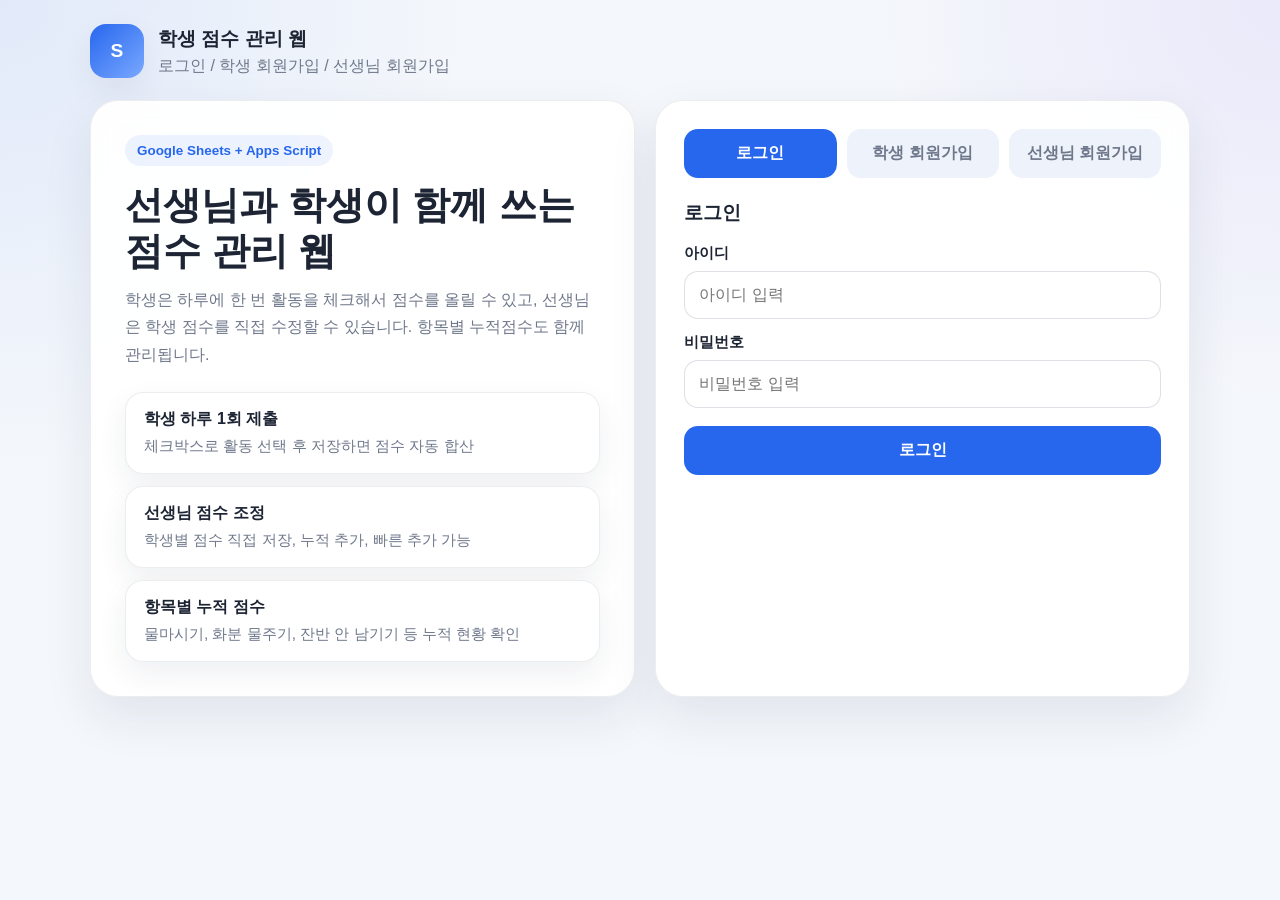
==== index.html @ 11267c77 "Add files via upload" ====
<!DOCTYPE html>
<html lang="ko">
<head>
  <meta charset="UTF-8" />
  <meta name="viewport" content="width=device-width, initial-scale=1.0" />
  <title>학생 점수 관리 웹</title>
  <link rel="stylesheet" href="./styles.css" />
</head>
<body data-page="auth">
  <div class="shell">
    <header class="topbar">
      <div class="brand-wrap">
        <div class="brand-badge">S</div>
        <div>
          <h1>학생 점수 관리 웹</h1>
          <p>로그인 / 학생 회원가입 / 선생님 회원가입</p>
        </div>
      </div>
    </header>

    <main class="auth-layout">
      <section class="hero-card">
        <span class="eyebrow">Google Sheets + Apps Script</span>
        <h2>선생님과 학생이 함께 쓰는<br />점수 관리 웹</h2>
        <p>
          학생은 하루에 한 번 활동을 체크해서 점수를 올릴 수 있고,
          선생님은 학생 점수를 직접 수정할 수 있습니다.
          항목별 누적점수도 함께 관리됩니다.
        </p>

        <div class="feature-list">
          <div class="feature-item">
            <strong>학생 하루 1회 제출</strong>
            <span>체크박스로 활동 선택 후 저장하면 점수 자동 합산</span>
          </div>
          <div class="feature-item">
            <strong>선생님 점수 조정</strong>
            <span>학생별 점수 직접 저장, 누적 추가, 빠른 추가 가능</span>
          </div>
          <div class="feature-item">
            <strong>항목별 누적 점수</strong>
            <span>물마시기, 화분 물주기, 잔반 안 남기기 등 누적 현황 확인</span>
          </div>
        </div>
      </section>

      <section class="panel auth-panel">
        <div class="tabs three">
          <button id="tabLogin" class="tab-btn active" type="button">로그인</button>
          <button id="tabStudentRegister" class="tab-btn" type="button">학생 회원가입</button>
          <button id="tabTeacherRegister" class="tab-btn" type="button">선생님 회원가입</button>
        </div>

        <form id="loginForm" class="form-block">
          <h3>로그인</h3>
          <div class="field-grid single">
            <label class="field">
              <span>아이디</span>
              <input type="text" id="loginUsername" placeholder="아이디 입력" required />
            </label>
            <label class="field">
              <span>비밀번호</span>
              <input type="password" id="loginPassword" placeholder="비밀번호 입력" required />
            </label>
          </div>
          <button class="primary-btn full" type="submit">로그인</button>
        </form>

        <form id="studentRegisterForm" class="form-block hidden">
          <h3>학생 회원가입</h3>
          <div class="teacher-lookup-box">
            <div class="field-grid teacher-lookup-grid">
              <label class="field">
                <span>선생님 아이디</span>
                <input type="text" id="studentTeacherUsername" placeholder="선생님 아이디 입력" required />
              </label>
              <div class="lookup-button-wrap">
                <button id="teacherLookupBtn" class="secondary-btn" type="button">선생님 확인</button>
              </div>
            </div>

            <div class="field-grid single">
              <label class="field">
                <span>학교명</span>
                <input type="text" id="studentSchoolName" readonly />
              </label>
            </div>
          </div>

          <div class="field-grid">
            <label class="field">
              <span>학년</span>
              <select id="studentGrade" required>
                <option value="">선택</option>
                <option value="1">1학년</option>
                <option value="2">2학년</option>
                <option value="3">3학년</option>
                <option value="4">4학년</option>
                <option value="5">5학년</option>
                <option value="6">6학년</option>
              </select>
            </label>
            <label class="field">
              <span>반</span>
              <input type="number" id="studentClassNo" min="1" placeholder="예: 3" required />
            </label>
            <label class="field">
              <span>번호</span>
              <input type="number" id="studentNo" min="1" placeholder="예: 12" required />
            </label>
            <label class="field">
              <span>이름</span>
              <input type="text" id="studentName" placeholder="이름 입력" required />
            </label>
            <label class="field">
              <span>아이디</span>
              <input type="text" id="studentUsername" placeholder="학생 로그인 아이디" required />
            </label>
            <label class="field">
              <span>비밀번호</span>
              <input type="password" id="studentPassword" placeholder="비밀번호 입력" required />
            </label>
          </div>

          <button class="primary-btn full" type="submit">학생 회원가입</button>
        </form>

        <form id="teacherRegisterForm" class="form-block hidden">
          <h3>선생님 회원가입</h3>
          <div class="field-grid">
            <label class="field">
              <span>어드민 전용 비밀번호</span>
              <input type="password" id="teacherAdminSecret" placeholder="어드민 비밀번호 입력" required />
            </label>
            <label class="field">
              <span>학교명</span>
              <input type="text" id="teacherSchoolName" placeholder="예: 행복초등학교" required />
            </label>
            <label class="field">
              <span>아이디</span>
              <input type="text" id="teacherUsername" placeholder="선생님 로그인 아이디" required />
            </label>
            <label class="field">
              <span>비밀번호</span>
              <input type="password" id="teacherPassword" placeholder="비밀번호 입력" required />
            </label>
          </div>

          <button class="primary-btn full" type="submit">선생님 회원가입</button>
        </form>

        <p id="messageBox" class="message-box"></p>
      </section>
    </main>
  </div>

  <script src="./app.js"></script>
</body>
</html>
---- styles.css ----
* {
  box-sizing: border-box;
}

:root {
  --bg: #f4f7fb;
  --panel: rgba(255, 255, 255, 0.94);
  --card: #ffffff;
  --line: rgba(23, 33, 56, 0.08);
  --text: #1d2433;
  --muted: #6f788b;
  --primary: #2767ee;
  --teacher: #6f46eb;
  --danger: #d32f2f;
  --success: #147c42;
  --warning: #d97706;
  --radius-xl: 28px;
  --radius-lg: 20px;
  --radius-md: 14px;
  --shadow-lg: 0 20px 50px rgba(28, 39, 76, 0.09);
  --shadow-md: 0 12px 30px rgba(28, 39, 76, 0.07);
}

html, body {
  margin: 0;
  padding: 0;
  min-height: 100%;
  font-family: "Pretendard", "Noto Sans KR", "Apple SD Gothic Neo", sans-serif;
  background:
    radial-gradient(circle at top left, rgba(39, 103, 238, 0.09), transparent 30%),
    radial-gradient(circle at top right, rgba(111, 70, 235, 0.08), transparent 26%),
    var(--bg);
  color: var(--text);
}

body {
  min-height: 100vh;
}

button,
input,
select {
  font: inherit;
}

a {
  color: inherit;
  text-decoration: none;
}

.shell {
  width: min(1100px, calc(100% - 32px));
  margin: 0 auto;
  padding: 24px 0 36px;
}

.shell.wide {
  width: min(1440px, calc(100% - 32px));
}

.topbar {
  display: flex;
  align-items: center;
  justify-content: space-between;
  gap: 18px;
  margin-bottom: 22px;
}

.brand-wrap {
  display: flex;
  align-items: center;
  gap: 14px;
}

.brand-badge {
  width: 54px;
  height: 54px;
  border-radius: 16px;
  background: linear-gradient(135deg, var(--primary), #79a8ff);
  color: #fff;
  display: grid;
  place-items: center;
  font-size: 1.2rem;
  font-weight: 900;
  box-shadow: var(--shadow-md);
}

.brand-badge.teacher {
  background: linear-gradient(135deg, var(--teacher), #a98cff);
}

.brand-wrap h1 {
  margin: 0;
  font-size: 1.2rem;
}

.brand-wrap p {
  margin: 4px 0 0;
  color: var(--muted);
}

.top-actions {
  display: flex;
  gap: 10px;
  flex-wrap: wrap;
}

.auth-layout {
  display: grid;
  grid-template-columns: 1.02fr 1fr;
  gap: 20px;
}

.page-grid {
  display: grid;
  gap: 20px;
}

.panel,
.hero-card {
  background: var(--panel);
  border: 1px solid var(--line);
  border-radius: var(--radius-xl);
  box-shadow: var(--shadow-lg);
  backdrop-filter: blur(12px);
}

.hero-card {
  padding: 34px;
}

.hero-card h2 {
  margin: 16px 0 12px;
  font-size: clamp(2rem, 3vw, 2.9rem);
  line-height: 1.2;
}

.hero-card p {
  margin: 0;
  line-height: 1.7;
  color: var(--muted);
}

.panel {
  padding: 28px;
}

.eyebrow {
  display: inline-flex;
  align-items: center;
  gap: 8px;
  padding: 8px 12px;
  border-radius: 999px;
  background: rgba(39, 103, 238, 0.08);
  color: var(--primary);
  font-weight: 800;
  font-size: 0.84rem;
}

.feature-list {
  display: grid;
  gap: 12px;
  margin-top: 24px;
}

.feature-item {
  background: #fff;
  border: 1px solid var(--line);
  border-radius: 18px;
  padding: 16px 18px;
  box-shadow: var(--shadow-md);
  display: grid;
  gap: 6px;
}

.feature-item strong {
  font-size: 1rem;
}

.feature-item span {
  color: var(--muted);
  font-size: 0.95rem;
}

.tabs {
  display: flex;
  gap: 10px;
  margin-bottom: 22px;
}

.tabs.three .tab-btn {
  flex: 1;
}

.tab-btn,
.primary-btn,
.secondary-btn,
.ghost-btn,
.danger-btn,
.small-add-btn,
.small-name-btn {
  border: 0;
  cursor: pointer;
  transition: transform 0.15s ease, opacity 0.15s ease, background 0.2s ease;
}

.tab-btn:hover,
.primary-btn:hover,
.secondary-btn:hover,
.ghost-btn:hover,
.danger-btn:hover,
.small-add-btn:hover,
.small-name-btn:hover {
  transform: translateY(-1px);
}

.tab-btn {
  padding: 14px 16px;
  border-radius: 14px;
  background: #eef2fb;
  color: var(--muted);
  font-weight: 800;
}

.tab-btn.active {
  background: var(--primary);
  color: #fff;
}

.form-block h3,
.section-head h2 {
  margin: 0 0 18px;
  font-size: 1.18rem;
}

.field-grid {
  display: grid;
  grid-template-columns: repeat(2, minmax(0, 1fr));
  gap: 14px;
}

.field-grid.single {
  grid-template-columns: 1fr;
}

.card-grid {
  display: grid;
  gap: 14px;
}

.card-grid.four {
  grid-template-columns: repeat(4, minmax(0, 1fr));
}

.card-grid.three {
  grid-template-columns: repeat(3, minmax(0, 1fr));
}

.full-col {
  grid-column: 1 / -1;
}

.teacher-lookup-box {
  background: #f8faff;
  border: 1px solid var(--line);
  border-radius: 18px;
  padding: 16px;
  margin-bottom: 16px;
}

.teacher-lookup-grid {
  grid-template-columns: 1fr auto;
  align-items: end;
  margin-bottom: 14px;
}

.lookup-button-wrap {
  display: flex;
  align-items: end;
}

.field {
  display: grid;
  gap: 8px;
}

.field span {
  font-size: 0.92rem;
  font-weight: 800;
}

.field input,
.field select {
  width: 100%;
  padding: 14px 14px;
  border: 1px solid rgba(28, 39, 76, 0.14);
  border-radius: 14px;
  background: #fff;
  color: var(--text);
  outline: none;
}

.field input:focus,
.field select:focus {
  border-color: rgba(39, 103, 238, 0.5);
  box-shadow: 0 0 0 4px rgba(39, 103, 238, 0.08);
}

.primary-btn,
.secondary-btn,
.ghost-btn {
  padding: 14px 16px;
  border-radius: 14px;
  font-weight: 800;
}

.primary-btn {
  background: var(--primary);
  color: #fff;
}

.secondary-btn {
  background: rgba(39, 103, 238, 0.1);
  color: var(--primary);
}

.ghost-btn {
  background: #edf2f8;
  color: var(--text);
}

.nav-link.active-link {
  background: rgba(111, 70, 235, 0.12);
  color: var(--teacher);
}

.danger-btn {
  padding: 10px 12px;
  border-radius: 12px;
  background: rgba(211, 47, 47, 0.1);
  color: var(--danger);
  font-weight: 800;
}

.full {
  width: 100%;
  margin-top: 18px;
}

.section-head {
  display: flex;
  justify-content: space-between;
  align-items: end;
  gap: 16px;
  margin-bottom: 18px;
}

.sub-text {
  margin: 6px 0 0;
  color: var(--muted);
  font-size: 0.95rem;
}

.message-box {
  min-height: 24px;
  margin: 4px 0 0;
  font-size: 0.95rem;
  font-weight: 800;
}

.message-box.error {
  color: var(--danger);
}

.message-box.success {
  color: var(--success);
}

.message-box.warning {
  color: var(--warning);
}

.hidden {
  display: none !important;
}

.info-card {
  background: var(--card);
  border: 1px solid var(--line);
  border-radius: 18px;
  padding: 18px;
  box-shadow: var(--shadow-md);
}

.info-card .label {
  color: var(--muted);
  font-size: 0.88rem;
  margin-bottom: 8px;
}

.info-card .value {
  font-size: 1.16rem;
  font-weight: 900;
}

.score-hero {
  min-height: 250px;
  border-radius: 28px;
  display: grid;
  place-items: center;
  text-align: center;
  color: #fff;
  background: linear-gradient(135deg, rgba(39, 103, 238, 0.98), rgba(96, 155, 255, 0.98));
}

.score-label {
  font-size: 0.95rem;
  font-weight: 800;
  letter-spacing: 0.08em;
  opacity: 0.92;
}

.score-label.sub {
  letter-spacing: 0;
}

.score-value {
  font-size: clamp(3rem, 8vw, 5.8rem);
  line-height: 1;
  font-weight: 900;
  margin: 12px 0 10px;
}

.status-box {
  border-radius: 18px;
  padding: 16px 18px;
  background: #f8faff;
  border: 1px solid var(--line);
  color: var(--text);
  font-weight: 700;
  margin-bottom: 16px;
}

.status-box.success {
  background: rgba(20, 124, 66, 0.08);
  color: var(--success);
}

.status-box.warning {
  background: rgba(217, 119, 6, 0.08);
  color: var(--warning);
}

.activity-grid {
  display: grid;
  grid-template-columns: repeat(2, minmax(0, 1fr));
  gap: 14px;
}

.activity-card {
  border: 1px solid var(--line);
  border-radius: 18px;
  background: #fff;
  box-shadow: var(--shadow-md);
  overflow: hidden;
}

.activity-card label {
  display: flex;
  align-items: start;
  gap: 12px;
  padding: 16px;
  cursor: pointer;
}

.activity-card input[type="checkbox"] {
  margin-top: 2px;
  width: 18px;
  height: 18px;
}

.activity-meta {
  display: grid;
  gap: 4px;
}

.activity-title {
  font-weight: 900;
}

.activity-points {
  color: var(--primary);
  font-size: 0.95rem;
  font-weight: 800;
}

.table-wrap {
  width: 100%;
  overflow-x: auto;
  background: #fff;
  border: 1px solid var(--line);
  border-radius: 18px;
}

.top-gap {
  margin-top: 18px;
}

.data-table {
  width: 100%;
  min-width: 980px;
  border-collapse: collapse;
}

.data-table.wide-table {
  min-width: 1500px;
}

.data-table thead th {
  background: #f3f6fc;
  color: #4d5870;
  text-align: left;
  padding: 14px 16px;
  font-size: 0.92rem;
  border-bottom: 1px solid var(--line);
  white-space: nowrap;
}

.data-table tbody td {
  padding: 14px 16px;
  border-bottom: 1px solid var(--line);
  vertical-align: middle;
}

.data-table tbody tr:last-child td {
  border-bottom: 0;
}

.data-table tbody tr:hover {
  background: #f9fbff;
}

.badge-score {
  display: inline-flex;
  align-items: center;
  justify-content: center;
  min-width: 74px;
  padding: 8px 10px;
  border-radius: 999px;
  background: rgba(39, 103, 238, 0.1);
  color: var(--primary);
  font-weight: 900;
}

.small-add-btn {
  padding: 8px 10px;
  border-radius: 10px;
  background: rgba(20, 124, 66, 0.1);
  color: var(--success);
  font-weight: 900;
}

.small-name-btn {
  background: none;
  padding: 0;
  color: var(--teacher);
  font-weight: 900;
  text-align: left;
}

.edit-actions {
  display: flex;
  gap: 10px;
  flex-wrap: wrap;
  margin-top: 18px;
}

.empty-state {
  border: 1px dashed rgba(28, 39, 76, 0.18);
  border-radius: 18px;
  padding: 24px;
  color: var(--muted);
  background: #fafcff;
}

.empty-row {
  text-align: center;
  color: var(--muted);
  padding: 30px 16px !important;
}

@media (max-width: 980px) {
  .auth-layout {
    grid-template-columns: 1fr;
  }

  .card-grid.four,
  .card-grid.three,
  .activity-grid {
    grid-template-columns: repeat(2, minmax(0, 1fr));
  }

  .section-head {
    flex-direction: column;
    align-items: start;
  }
}

@media (max-width: 640px) {
  .shell,
  .shell.wide {
    width: min(100% - 20px, 100%);
    padding-top: 16px;
  }

  .topbar {
    flex-direction: column;
    align-items: start;
  }

  .panel,
  .hero-card {
    padding: 20px;
  }

  .field-grid,
  .card-grid.four,
  .card-grid.three,
  .teacher-lookup-grid,
  .activity-grid {
    grid-template-columns: 1fr;
  }

  .hero-card h2 {
    font-size: 1.9rem;
  }

  .score-hero {
    min-height: 220px;
  }
}
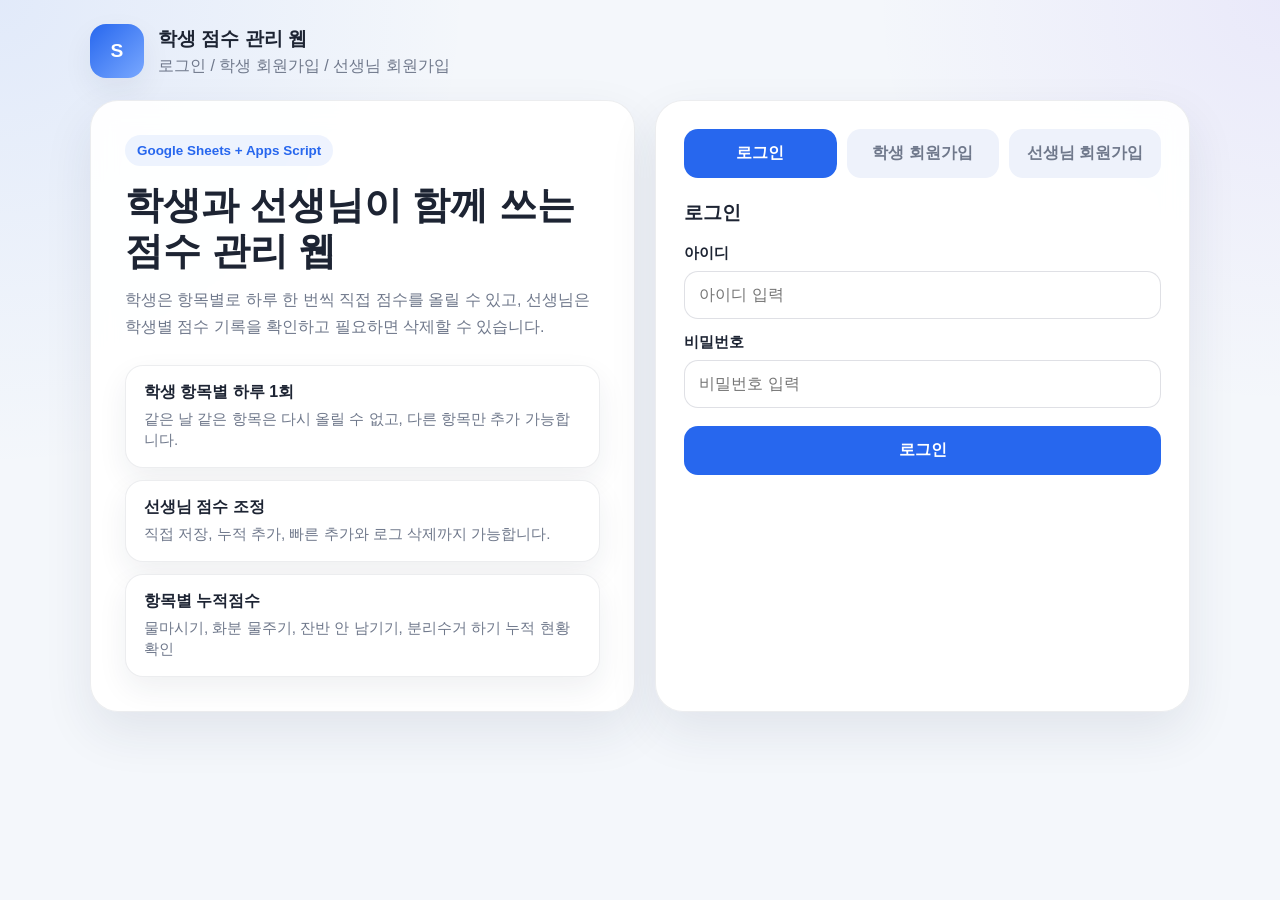
==== commit ed2a45de: "Add files via upload" ====
--- a/index.html
+++ b/index.html
@@ -21,25 +21,24 @@
     <main class="auth-layout">
       <section class="hero-card">
         <span class="eyebrow">Google Sheets + Apps Script</span>
-        <h2>선생님과 학생이 함께 쓰는<br />점수 관리 웹</h2>
+        <h2>학생과 선생님이 함께 쓰는<br />점수 관리 웹</h2>
         <p>
-          학생은 하루에 한 번 활동을 체크해서 점수를 올릴 수 있고,
-          선생님은 학생 점수를 직접 수정할 수 있습니다.
-          항목별 누적점수도 함께 관리됩니다.
+          학생은 항목별로 하루 한 번씩 직접 점수를 올릴 수 있고,
+          선생님은 학생별 점수 기록을 확인하고 필요하면 삭제할 수 있습니다.
         </p>
 
         <div class="feature-list">
           <div class="feature-item">
-            <strong>학생 하루 1회 제출</strong>
-            <span>체크박스로 활동 선택 후 저장하면 점수 자동 합산</span>
+            <strong>학생 항목별 하루 1회</strong>
+            <span>같은 날 같은 항목은 다시 올릴 수 없고, 다른 항목만 추가 가능합니다.</span>
           </div>
           <div class="feature-item">
             <strong>선생님 점수 조정</strong>
-            <span>학생별 점수 직접 저장, 누적 추가, 빠른 추가 가능</span>
+            <span>직접 저장, 누적 추가, 빠른 추가와 로그 삭제까지 가능합니다.</span>
           </div>
           <div class="feature-item">
-            <strong>항목별 누적 점수</strong>
-            <span>물마시기, 화분 물주기, 잔반 안 남기기 등 누적 현황 확인</span>
+            <strong>항목별 누적점수</strong>
+            <span>물마시기, 화분 물주기, 잔반 안 남기기, 분리수거 하기 누적 현황 확인</span>
           </div>
         </div>
       </section>
--- a/styles.css
+++ b/styles.css
@@ -1,3 +1,4 @@
+
 * {
   box-sizing: border-box;
 }
@@ -55,7 +56,7 @@
 }
 
 .shell.wide {
-  width: min(1440px, calc(100% - 32px));
+  width: min(1460px, calc(100% - 32px));
 }
 
 .topbar {
@@ -198,7 +199,8 @@
 .ghost-btn,
 .danger-btn,
 .small-add-btn,
-.small-name-btn {
+.small-name-btn,
+.small-delete-btn {
   border: 0;
   cursor: pointer;
   transition: transform 0.15s ease, opacity 0.15s ease, background 0.2s ease;
@@ -210,7 +212,8 @@
 .ghost-btn:hover,
 .danger-btn:hover,
 .small-add-btn:hover,
-.small-name-btn:hover {
+.small-name-btn:hover,
+.small-delete-btn:hover {
   transform: translateY(-1px);
 }
 
@@ -334,12 +337,17 @@
   color: var(--teacher);
 }
 
-.danger-btn {
+.danger-btn,
+.small-delete-btn {
   padding: 10px 12px;
   border-radius: 12px;
   background: rgba(211, 47, 47, 0.1);
   color: var(--danger);
   font-weight: 800;
+}
+
+.small-delete-btn {
+  padding: 8px 10px;
 }
 
 .full {
@@ -399,7 +407,7 @@
 }
 
 .info-card .value {
-  font-size: 1.16rem;
+  font-size: 1.12rem;
   font-weight: 900;
 }
 
@@ -439,6 +447,7 @@
   color: var(--text);
   font-weight: 700;
   margin-bottom: 16px;
+  line-height: 1.6;
 }
 
 .status-box.success {
@@ -463,6 +472,11 @@
   background: #fff;
   box-shadow: var(--shadow-md);
   overflow: hidden;
+  opacity: 1;
+}
+
+.activity-card.done {
+  background: #f5f7fb;
 }
 
 .activity-card label {
@@ -492,6 +506,11 @@
   color: var(--primary);
   font-size: 0.95rem;
   font-weight: 800;
+}
+
+.activity-note {
+  color: var(--muted);
+  font-size: 0.85rem;
 }
 
 .table-wrap {
@@ -513,7 +532,7 @@
 }
 
 .data-table.wide-table {
-  min-width: 1500px;
+  min-width: 1520px;
 }
 
 .data-table thead th {
